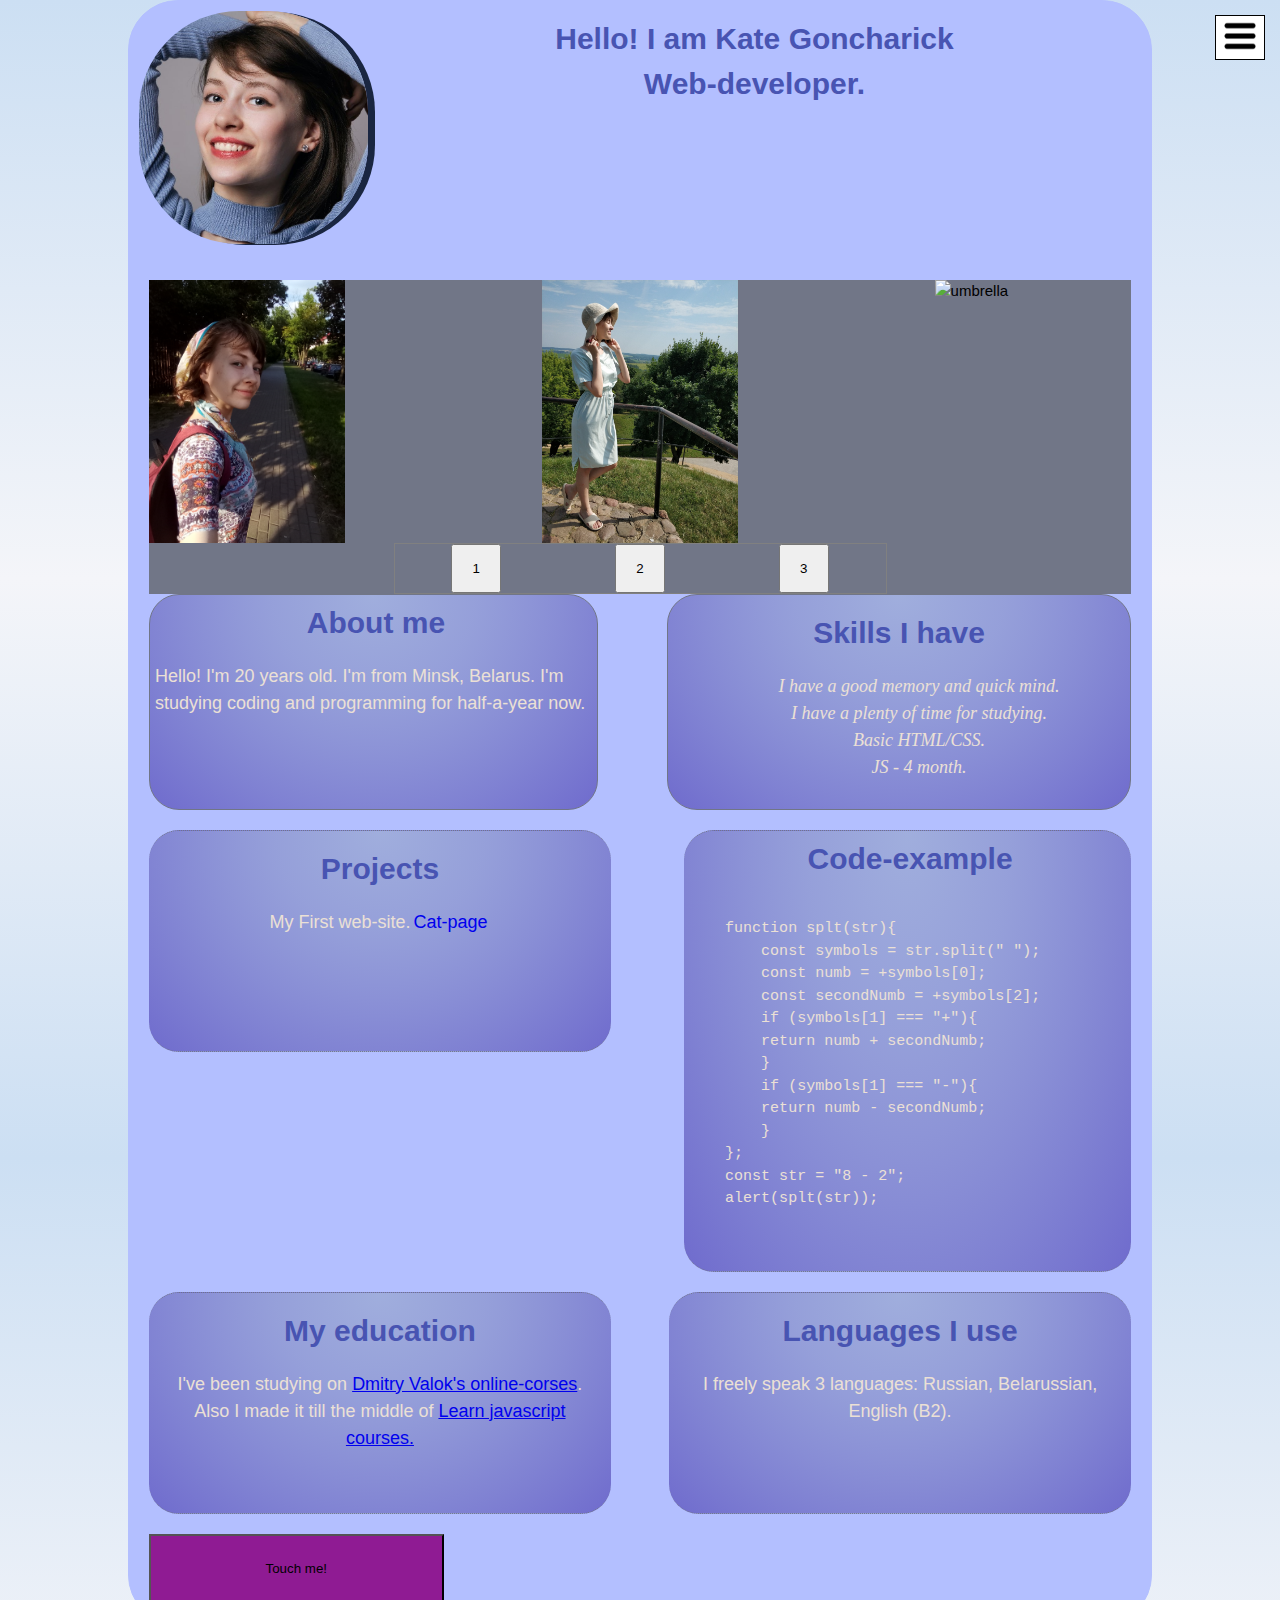
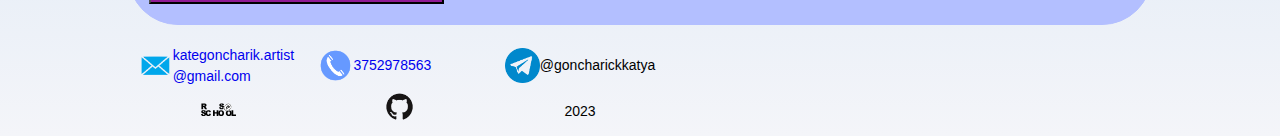
==== index.html @ 4009f945 "made buttons, but not photos" ====
<!DOCTYPE html> 
<html lang="ru">
    <head>
        <meta charset="utf-8">
        <link rel="stylesheet" href="style.css" />
        
        <title>CV Goncharick Kate</title>
    </head>
    <body>
        <main class="container">
            <header class="header">
                <div class="avatar-block">
                    <img class="avatar" id="avatar" src="img/avatar.jpg" alt="avatar">
                </div>
                    <h1 class="greeting-title" onclick="alert('Hello!')"> Hello! I am Kate Goncharick <br> Web-developer.</h1>
                 
            </header>
            <div class="content" >

                <ul class="menu" id="menu">
                    <li><a class="menu-item" href="#summary">About me</a></li>
                    <li><a class="menu-item" href="#code-example">Code</a></li>
                    <li><a class="menu-item" href="#skills">Skills</a></li>
                    <li><a class="menu-item" href="#projects">Projects</a></li>
                    <li><a class="menu-item" href="#courses-education">Education</a></li>
                    <li><a class="menu-item" href="#languages">Languages</a></li>
                </ul>
                <button class="hamburger" id="hamburger">
                <i class="open" id="open"><img class="btn-icon" src="img/menu-icon.png"></img></i>
                <i class="close" id="close"><img class="btn-icon" src="img/close.png"></img></i>
                </button>

                <div class="blur-block">
                    <div class="photo-wrapper">
                        <img class="for-exp" src="img/summer.jpg" alt="summer">
                        <img class="for-exp" src="img/castle.jpg" alt="castle">
                        <img class="for-exp" src="img/umbrella.jpg" alt="umbrella">
                    </div>

                    <div class="btn-wrapper">
                        <button class="btn-for-photo" id="first-button">1</button>
                        <button class="btn-for-photo" id="second-button">2</button>
                        <button class="btn-for-photo" id="third-button">3</button>
                    </div>
                </div>

                
                <!--<div class="frame-block"><p><a id="top"></a></p> </div> -->
                <div class="about-and-skills-block">
                    <div class="about-me-block" id="about-me">
                        <h2 class="main-title">About me<a id="summary"></a></h2>
                        <p class="about-me-text">Hello! I'm 20 years old. I'm from Minsk, Belarus. I'm studying coding and programming for half-a-year now.</p>
                    </div>
                    <div class="skills" id="skills">
                        <h2 class="main-title">Skills I have</h2>
                        <ul class="skills-list"> 
                            <li>I have a good memory and quick mind.</li>
                            <li>I have a plenty of time for studying.</li>
                            <li>Basic HTML/CSS.</li>
                            <li>JS - 4 month.</li>
                            
                        </ul>
                    </div>
                </div>  
                <div class="code-and-projects">
                    <div class="projects" id="projects">
                        <h2 class="main-title">Projects</h2>
                        <p>My First web-site.<a class="cat-page-link" href="https://kategoncharik.github.io/cat-page/" >Cat-page</a> </p>
                    </div>
                    <div class="code-example" id="code-example">
                        <h2 class="main-title">Code-example</h2>
                        <pre>
                            <code class="js-code">
    function splt(str){
        const symbols = str.split(" ");
        const numb = +symbols[0];
        const secondNumb = +symbols[2];
        if (symbols[1] === "+"){
        return numb + secondNumb;
        }
        if (symbols[1] === "-"){
        return numb - secondNumb;
        }
    };
    const str = "8 - 2";
    alert(splt(str));
                            </code>
                        </pre>
                    </div> 
                 </div>
                 <div class="courses-education-languages">
                    <div class="courses-education" id="courses-education">
                        <h2 class="main-title">My education</h2>
                        <p class="courses-education-text">I've been studying on <a href="https://brainscloud.ru/">Dmitry Valok's online-corses</a>.
                             Also I made it till the middle of <a href="https://learn.javascript.ru/">Learn javascript courses. </a> </p>
                    </div>
                    <div class="languages" id="languages">
                        <h2 class="main-title">Languages I use</h2>
                        <p>I freely speak 3 languages: Russian, Belarussian, English (B2).</p>
                    </div>
                 </div>
                 <button class="btn-for-fun" id="btn-for-fun" onclick="alert('Fine, I will go')">Touch me!</button>
            </div> <!--/content-->
            
            <aside class="sidebar">
                <nav class="nav-block">
                    <ul class="nav-list">
                       <li> <a class="nav-link" href="#contacts">Contacts</a></li>
                       <li> <a class="nav-link" href="#summary">About me</a></li>
                       <li> <a class="nav-link" href="#code-example">Code-example</a></li>
                       <li> <a class="nav-link" href="#skills">Skills</a></li>
                       <li> <a class="nav-link" href="#projects">My projects</a></li>
                       <li> <a class="nav-link" href="#courses-education">Education and courses</a></li>
                       <li> <a class="nav-link" href="#languages">Languages</a></li>
                       <li> <a class="nav-link" href="#top"><img class="up-link" src="img/arrow-up.png" alt="up"> Go up </a></li>
                    </ul>
                </nav>
            </aside>
            
        </main>
        <footer class="footer">
            <section class="contacts" id="contacts">
                <ul class="contacts-list">
                    <li class="contacts-list-item">
                        <img class="contacts-icon" src="img/e-mail.png">
                        <a class="contacts-link" href="mailto:kategoncharik.artist@gmail.com">
                            kategoncharik.artist @gmail.com</a>
                    </li>
                    <li class="contacts-list-item">
                        <img class="contacts-icon" src="img/phone.png">
                        <a class="contacts-link" href="tel:3752978563">3752978563</a>
                    </li>
                    <li class="contacts-list-item">
                        <img class="contacts-icon" src="img/tg.png">
                        @goncharickkatya
                    </li>
                    <li class="contacts-list-item">
                        <a href="https://rs.school/js/" >
                            <img class="contacts-icon" src="img/rs_school_js.svg" alt="rsschool"></a>
                    </li>
                    <li class="contacts-list-item">
                        <a class="git-link" href="https://github.com/KateGoncharik">
                            <img class="contacts-icon" src="img/git-hub.png" alt="git-hub"></a>
                    </li>
                    <li class="contacts-list-item"><p>2023</p></li>
                </ul>
                
            </section>
            
           
        </footer>
        <script defer src="js/index.js"></script>
    </body>
    
<!--<section class="contacts" id="contacts">
        <ul class="contacts-list">
            <li><img class="contacts-icon" src="img/e-mail.png">E-mail: kategoncharik.artist@.com</li>
            <li><img class="contacts-icon" src="img/phone.png">+3753355485</li>
            <li><img class="contacts-icon" src="img/tg.png">@goncharikkatya</li>
            <li><a href="https://rs.school/js/" ><img class="rsschool" src="img/rs_school_js.svg" alt="rsschool"></a></li>
            <li><a class="git-link" href="https://github.com/KateGoncharik"><img class="git-hub-photo" src="img/git-hub.png" alt="git-hub"></a></li>
        </ul>
    
    </section> -->
---- style.css ----
html {
	font-size: 15px;
	
}

:root  {
		--dark-blue: #1a2641;
		--main-title: #4854b2;
		--container: #b3bfff;
		--light-purple: #a0aedd;
		--dark-purple: #6f6bcd;
		--bg-first: rgb(244 245 249);
		--bg-second: rgb(204 223 243);

	}

body {
    margin: 0 auto;
	display: flex;
	flex-direction: column;

	width: 80%;	

	font-family: Arial, sans-serif;
	font-size: 1rem;
	line-height: 1.5;
	
	background: linear-gradient(to top, var(--bg-first), var(--bg-second),var(--bg-first), var(--bg-second));
}

.main-title {

	margin: 5px;
	color: var(--main-title);
	font-size: 30px;

	text-align: center;
}

a:visited { color: #8f1b93; text-decoration: none; }


a:hover { text-decoration: underline; transition: text-decoration .3s; }


/******************Header*************/

.header {
	padding: 10px;
	display: flex;
}

.greeting {
	width: 55%;

}

.greeting-title {
	font-family: Arial, sans-serif;
	margin: 5px;
	color: var(--main-title);
	font-size: 30px;
	width: 100%;

	text-align: center;
}


.avatar {
	width: 100%;

	border-radius: 100px;
	box-shadow:  7px 1px var(--dark-blue);
}

.avatar-block {
	width: 30%;
	
}

/*.frame {
	position: relative;
	width: 10%;
    
}

.frame-block {
	width: 100%;
	height: 100px;
	margin: 0 auto;
	

	background-image: url("img/frame.png");
	opacity: 0.5;
}
*/


/******************MAIN************/

.container {
    max-width: 1400px;
    margin: 0 auto;

	display: flex;
	flex-direction: column;

	background-color: var(--container);
	border: 1px solid var(--container);
    border-radius: 50px;
}

.content {
	padding: 20px;

}

/******about-me***********/

.about-and-skills-block {
	display: flex;
	justify-content: space-between;
	margin-bottom: 20px;
}

.about-me-block {
	width: 45%;
	padding-left: 5px;
	color: #ebe0d5;
	background: radial-gradient( at top, var(--light-purple), 60%, var(--dark-purple));
	border: 1px ridge #717687;
    border-radius: 30px;
}

.about-me-text {
    font-size: 18px;
}


.skills{
	padding: 10px;
	width: 45%;

	background: radial-gradient( at top, #a0aedd, 60%, #6f6bcd);
	border: 1px ridge #717687;
    border-radius: 30px;
}

.skills-list {
	font-size: 18px;
	font-style: italic;
    font-family: Georgia, 'Times New Roman', Times, serif;
    list-style-type: none;
    color:  #ebe0d5;
	text-align: center;
}
/********************code-and-projects**************************/
.code-and-projects {
	display: flex;
	justify-content: space-between;
}

.code-example-title {
	font: italic bold 24px/1.2 Arial, sans-serif;
	background-color: #b56d00;
    color: #ebe0d5;
	width: 30%;
	margin-left: 205px;
}
/*font: italic small-caps bold 24px/1.2 Arial;*/


.code-example {
	width: 45%;
	padding-left: 5px;
	margin-bottom: 20px;

	color:  #ebe0d5;
	background: radial-gradient( at top, #a0aedd, 60%, #6f6bcd);
	
	border-width: 1px;
	border-style: dotted none dotted none;
	border-color:  #717687;
    border-radius: 30px;
}

.js-code {
    margin: 0 auto;
}
/***************/
.git-link {
    font-size: 24px;
}

.git-hub-photo {
	width: 5%;
}

/********************projects****************/
.projects {
	width: 45%;
	height: 200px;
	padding: 10px;
	
	font-size: 18px;
	text-align: center;

	color:  #ebe0d5;
	background: radial-gradient( at top, #a0aedd, 60%, #6f6bcd);
	border-width: 1px;
	border-style: dotted none dotted none;
	border-color:  #717687;
    border-radius: 30px;
}

.cat-page-link {
	width: 20%;
	padding: 3px;
	text-decoration: none;
}

/******************courses-education-languages********************/

.courses-education-languages {
	display: flex;
	justify-content: space-between;
	margin-bottom: 20px;
}

.courses-education{
	width: 45%;
	height: 200px;
	padding: 10px;
	
	font-size: 18px;
	text-align: center;

	color:  #ebe0d5;
	background: radial-gradient( at top, #a0aedd, 60%, #6f6bcd);
	border-width: 1px;
	border-style: dotted none dotted none;
	border-color:  #717687;
    border-radius: 30px;
}


.languages {
	width: 45%;
	height: 200px;
	padding: 10px;
	
	font-size: 18px;
	text-align: center;

	color:  #ebe0d5;
	background: radial-gradient( at top, #a0aedd, 60%, #6f6bcd);
	border-width: 1px;
	border-style: dotted none dotted none;
	border-color:  #717687;
    border-radius: 30px;

}

.sidebar {
	/*background-color: #e2ccc8;*/
	width: 10%;
	max-height: 540px;
	position: fixed;
    right: 0%;
}

.footer {
	width: 100%;
	margin-top: 20px;
	display: flex;
}

.contacts {
	width: 100%;
	
}

.contacts-icon {
	width: 35px;
}

.contacts-list {
	list-style-type: none;
	display: inline-flex;
	flex-wrap: wrap;
	align-content: space-around;
	margin-block-start: 0;
	margin-block-end: 0;
	padding: 0;
}

.contacts-list-item {
	width: 30%;
	font-size: 14px;
	display: flex;
	flex-wrap: wrap;
	justify-content: center;
	align-items: center;
	align-content: space-around;
}

.contacts-link {
	text-decoration: none;
	width: 70%;
}

/******************Navigation***********/

.nav-block {
	/* display: flex; */
	display: none;
	flex-wrap: wrap; 
}

.nav-list {
	display: flex;
	flex-direction: column;

	list-style-type: none;
	padding: 0;
	margin: 0;
	line-height: 2;
}

.nav-link {
	width: 100%;
	background: linear-gradient(to bottom,rgb(198 208 238), rgb(151 176 229));
	padding: 5%;
	text-decoration: none;
}



.up-link {
	width: 25%;
}


.btn-for-fun {
	width: 30%;
	height: 70px;
	background-color: #8f1b93;
}

.menu {
	position: fixed;
	transform: translateY(-105%);
	transition: transform 0.2s;
	top: 0;
	/* left: 0; */
	right: 0;
	bottom: 0;
	z-index: 99;
	background-color: rgb(205 207 255 / 50%);
	color: white;
	list-style: none;
	padding-top: 4rem;

	border-radius: 20px;
}
.menu-item {
	border: 1px solid #fff;
}
.show-menu {
	transform: translateY(0);
}
.hamburger {
	width: 50px;
	position: fixed;
	z-index: 100;
	top: 1rem;
	right: 1rem;
	padding: 4px;
	border: black solid 1px;
	background: white;
	cursor: pointer;
}

.open {
	background-image: url("img/menu-icon.png");
	width: 100%;
}

.close {
	width: 100%;
	display: none;

}
.btn-icon {
	width:80%;
}

/*****************************/

.blur-block {
	/* width: 70%; */
	/* margin: 0 auto; */
	background-color: #717687;
	display: flex;
	flex-wrap: wrap;
	justify-content: center;
	align-content: space-around;
}

.photo-wrapper {
	display: flex;
	justify-content: space-between;
}

.for-exp {
	width: 20%;
	/* filter: blur(1px); */
}

.btn-for-photo {
	width: 50px;
	padding: 15px;
}

.blur {
	filter: blur(2px);
}
.active {
	border: 2px groove pink;
	background-color: rgb(184, 120, 120);
}

.btn-wrapper {
	margin: 0 auto;
	width: 50%;
	border: 1px solid grey;
	display: flex;
	justify-content: space-around;
}


/* .for-exp:hover {
	filter: blur(0px)
} */


@media (max-width: 760px) {
	.greeting-title {
		font-size: 20px;
	}
}

/*
footer- stick to the body




adaptation
меню не должно прыгать при изменении размера

! dark mode - https://www.w3schools.com/howto/howto_js_toggle_dark_mode.asp

*/
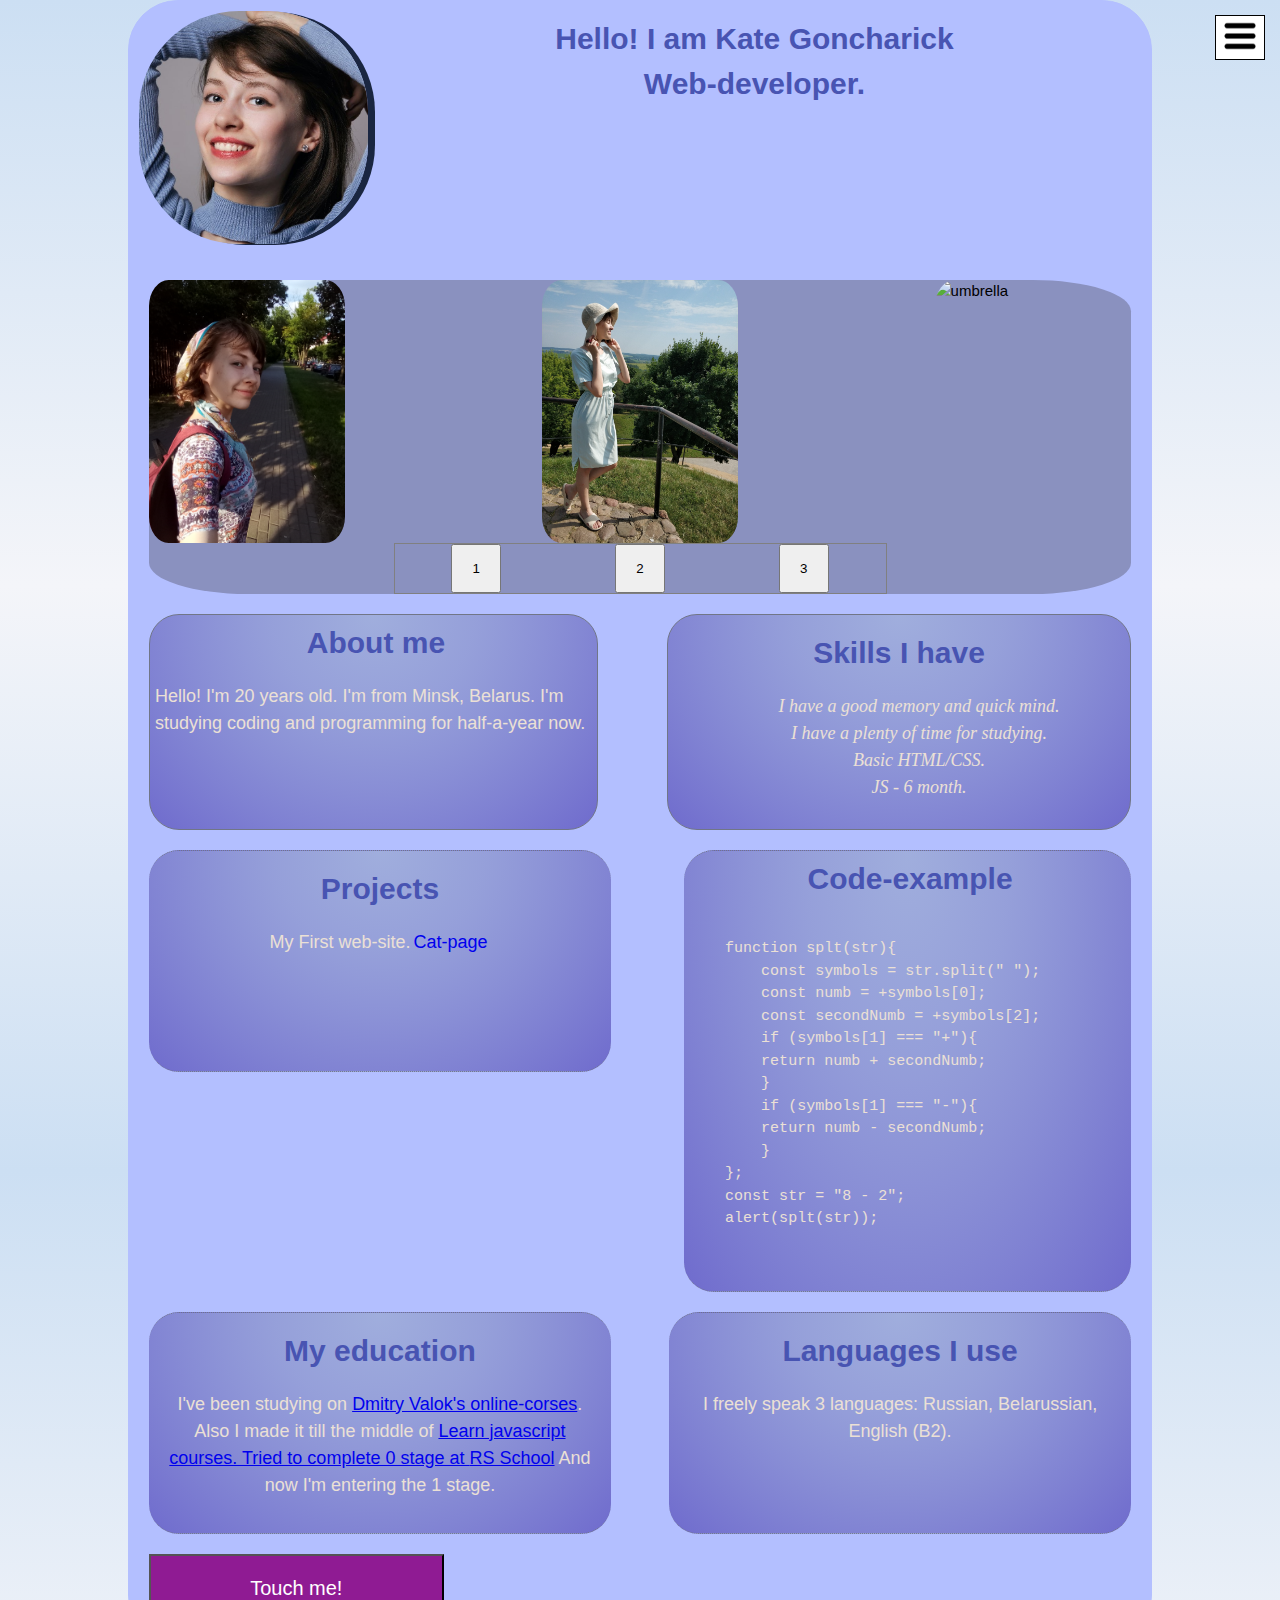
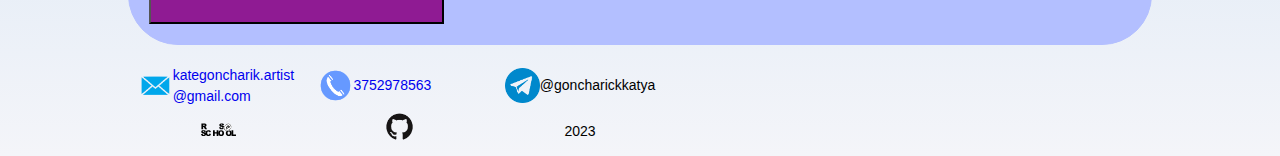
==== commit 16ed8901: "button runs away, corrected information about me" ====
--- a/index.html
+++ b/index.html
@@ -44,7 +44,7 @@
                     </div>
                 </div>
 
-                
+
                 <!--<div class="frame-block"><p><a id="top"></a></p> </div> -->
                 <div class="about-and-skills-block">
                     <div class="about-me-block" id="about-me">
@@ -57,7 +57,7 @@
                             <li>I have a good memory and quick mind.</li>
                             <li>I have a plenty of time for studying.</li>
                             <li>Basic HTML/CSS.</li>
-                            <li>JS - 4 month.</li>
+                            <li>JS - 6 month.</li>
                             
                         </ul>
                     </div>
@@ -92,14 +92,15 @@
                     <div class="courses-education" id="courses-education">
                         <h2 class="main-title">My education</h2>
                         <p class="courses-education-text">I've been studying on <a href="https://brainscloud.ru/">Dmitry Valok's online-corses</a>.
-                             Also I made it till the middle of <a href="https://learn.javascript.ru/">Learn javascript courses. </a> </p>
+                             Also I made it till the middle of <a href="https://learn.javascript.ru/">Learn javascript courses. Tried to complete 0 stage at 
+                                <a href="https://rs.school/js/" >RS School</a>  And now I'm entering the 1 stage. </a> </p>
                     </div>
                     <div class="languages" id="languages">
                         <h2 class="main-title">Languages I use</h2>
                         <p>I freely speak 3 languages: Russian, Belarussian, English (B2).</p>
                     </div>
                  </div>
-                 <button class="btn-for-fun" id="btn-for-fun" onclick="alert('Fine, I will go')">Touch me!</button>
+                 <button class="btn-for-fun" id="btn-for-fun" >Touch me!</button>
             </div> <!--/content-->
             
             <aside class="sidebar">
--- a/style.css
+++ b/style.css
@@ -344,7 +344,14 @@
 .btn-for-fun {
 	width: 30%;
 	height: 70px;
-	background-color: #8f1b93;
+	background-color: #8f1b93;	
+	color: #fff;
+	font-size: 20px;
+}
+
+.run-away {
+	transform: translate(0px, -15000px);
+	transition: 20s;
 }
 
 .menu {
@@ -398,13 +405,15 @@
 /*****************************/
 
 .blur-block {
-	/* width: 70%; */
-	/* margin: 0 auto; */
-	background-color: #717687;
+	margin-bottom: 20px;
+
+	background-color: #8a91bf;
 	display: flex;
 	flex-wrap: wrap;
 	justify-content: center;
 	align-content: space-around;
+
+	border-radius: 10%;
 }
 
 .photo-wrapper {
@@ -414,6 +423,7 @@
 
 .for-exp {
 	width: 20%;
+	border-radius: 10%;
 	/* filter: blur(1px); */
 }
 
@@ -439,6 +449,8 @@
 }
 
 
+
+
 /* .for-exp:hover {
 	filter: blur(0px)
 } */
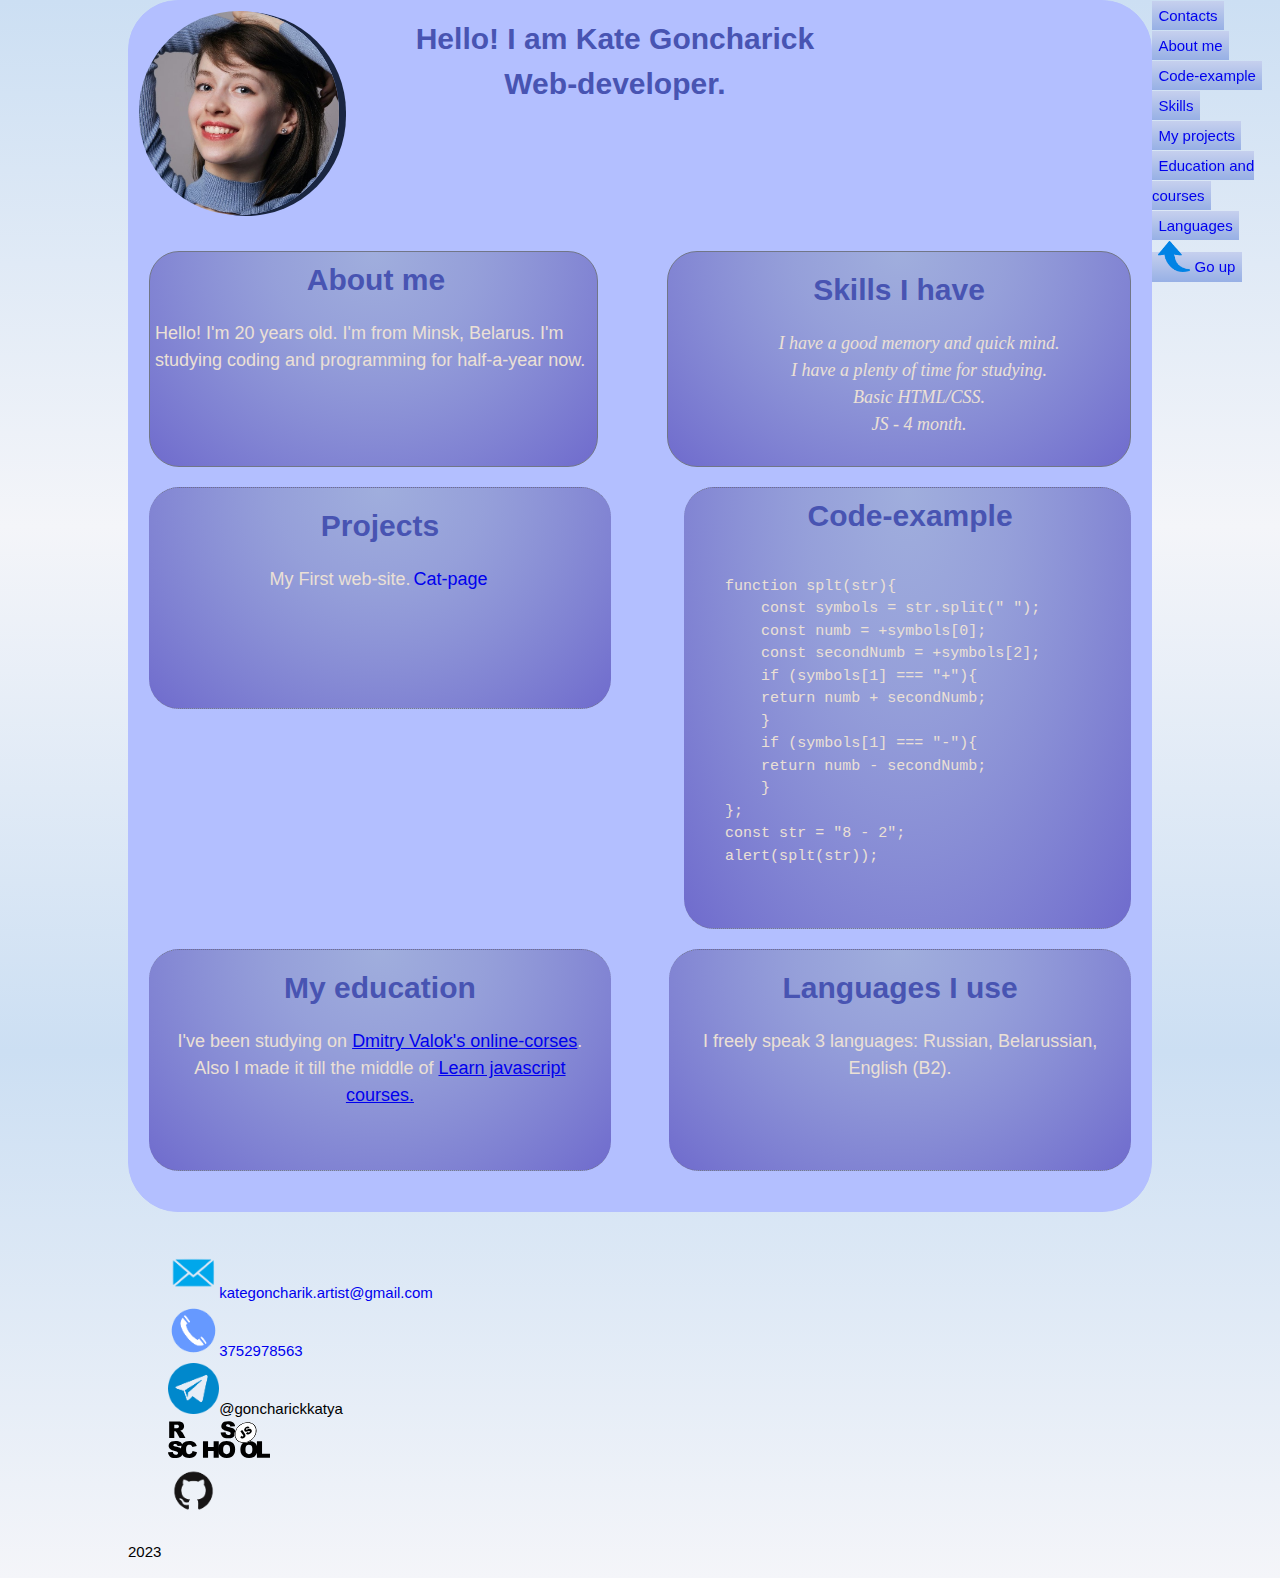
==== commit c2f807c8: "changes" ====
--- a/index.html
+++ b/index.html
@@ -3,48 +3,20 @@
     <head>
         <meta charset="utf-8">
         <link rel="stylesheet" href="style.css" />
-        
         <title>CV Goncharick Kate</title>
     </head>
     <body>
         <main class="container">
             <header class="header">
                 <div class="avatar-block">
-                    <img class="avatar" id="avatar" src="img/avatar.jpg" alt="avatar">
+                    <img class="avatar" src="img/avatar.jpg" alt="avatar">
                 </div>
-                    <h1 class="greeting-title" onclick="alert('Hello!')"> Hello! I am Kate Goncharick <br> Web-developer.</h1>
+                <div class="greeting">  
+                    <h1 class="greeting-title"> Hello! I am Kate Goncharick <br> Web-developer.</h1>
+                </div>
                  
             </header>
             <div class="content" >
-
-                <ul class="menu" id="menu">
-                    <li><a class="menu-item" href="#summary">About me</a></li>
-                    <li><a class="menu-item" href="#code-example">Code</a></li>
-                    <li><a class="menu-item" href="#skills">Skills</a></li>
-                    <li><a class="menu-item" href="#projects">Projects</a></li>
-                    <li><a class="menu-item" href="#courses-education">Education</a></li>
-                    <li><a class="menu-item" href="#languages">Languages</a></li>
-                </ul>
-                <button class="hamburger" id="hamburger">
-                <i class="open" id="open"><img class="btn-icon" src="img/menu-icon.png"></img></i>
-                <i class="close" id="close"><img class="btn-icon" src="img/close.png"></img></i>
-                </button>
-
-                <div class="blur-block">
-                    <div class="photo-wrapper">
-                        <img class="for-exp" src="img/summer.jpg" alt="summer">
-                        <img class="for-exp" src="img/castle.jpg" alt="castle">
-                        <img class="for-exp" src="img/umbrella.jpg" alt="umbrella">
-                    </div>
-
-                    <div class="btn-wrapper">
-                        <button class="btn-for-photo" id="first-button">1</button>
-                        <button class="btn-for-photo" id="second-button">2</button>
-                        <button class="btn-for-photo" id="third-button">3</button>
-                    </div>
-                </div>
-
-
                 <!--<div class="frame-block"><p><a id="top"></a></p> </div> -->
                 <div class="about-and-skills-block">
                     <div class="about-me-block" id="about-me">
@@ -57,7 +29,7 @@
                             <li>I have a good memory and quick mind.</li>
                             <li>I have a plenty of time for studying.</li>
                             <li>Basic HTML/CSS.</li>
-                            <li>JS - 6 month.</li>
+                            <li>JS - 4 month.</li>
                             
                         </ul>
                     </div>
@@ -92,16 +64,14 @@
                     <div class="courses-education" id="courses-education">
                         <h2 class="main-title">My education</h2>
                         <p class="courses-education-text">I've been studying on <a href="https://brainscloud.ru/">Dmitry Valok's online-corses</a>.
-                             Also I made it till the middle of <a href="https://learn.javascript.ru/">Learn javascript courses. Tried to complete 0 stage at 
-                                <a href="https://rs.school/js/" >RS School</a>  And now I'm entering the 1 stage. </a> </p>
+                             Also I made it till the middle of <a href="https://learn.javascript.ru/">Learn javascript courses. </a> </p>
                     </div>
                     <div class="languages" id="languages">
                         <h2 class="main-title">Languages I use</h2>
                         <p>I freely speak 3 languages: Russian, Belarussian, English (B2).</p>
                     </div>
                  </div>
-                 <button class="btn-for-fun" id="btn-for-fun" >Touch me!</button>
-            </div> <!--/content-->
+            </div>
             
             <aside class="sidebar">
                 <nav class="nav-block">
@@ -122,37 +92,19 @@
         <footer class="footer">
             <section class="contacts" id="contacts">
                 <ul class="contacts-list">
-                    <li class="contacts-list-item">
-                        <img class="contacts-icon" src="img/e-mail.png">
-                        <a class="contacts-link" href="mailto:kategoncharik.artist@gmail.com">
-                            kategoncharik.artist @gmail.com</a>
-                    </li>
-                    <li class="contacts-list-item">
-                        <img class="contacts-icon" src="img/phone.png">
-                        <a class="contacts-link" href="tel:3752978563">3752978563</a>
-                    </li>
-                    <li class="contacts-list-item">
-                        <img class="contacts-icon" src="img/tg.png">
-                        @goncharickkatya
-                    </li>
-                    <li class="contacts-list-item">
-                        <a href="https://rs.school/js/" >
-                            <img class="contacts-icon" src="img/rs_school_js.svg" alt="rsschool"></a>
-                    </li>
-                    <li class="contacts-list-item">
-                        <a class="git-link" href="https://github.com/KateGoncharik">
-                            <img class="contacts-icon" src="img/git-hub.png" alt="git-hub"></a>
-                    </li>
-                    <li class="contacts-list-item"><p>2023</p></li>
+                    <li><img class="contacts-icon" src="img/e-mail.png"><a class="contacts-link" href="mailto:kategoncharik.artist@gmail.com">kategoncharik.artist@gmail.com</a></li>
+                    <li><img class="contacts-icon" src="img/phone.png"><a class="contacts-link" href="tel:3752978563">3752978563</a></li>
+                    <li><img class="contacts-icon" src="img/tg.png">@goncharickkatya</li>
+                    <li><a href="https://rs.school/js/" ><img class="rsschool" src="img/rs_school_js.svg" alt="rsschool"></a></li>
+                    <li><a class="git-link" href="https://github.com/KateGoncharik"><img class="git-hub-photo" src="img/git-hub.png" alt="git-hub"></a></li>
                 </ul>
-                
+            
             </section>
             
-           
+            <p>2023</p>
         </footer>
-        <script defer src="js/index.js"></script>
     </body>
-    
+
 <!--<section class="contacts" id="contacts">
         <ul class="contacts-list">
             <li><img class="contacts-icon" src="img/e-mail.png">E-mail: kategoncharik.artist@.com</li>
--- a/style.css
+++ b/style.css
@@ -19,7 +19,8 @@
 	display: flex;
 	flex-direction: column;
 
-	width: 80%;	
+	width: 80%;
+	
 
 	font-family: Arial, sans-serif;
 	font-size: 1rem;
@@ -60,7 +61,6 @@
 	margin: 5px;
 	color: var(--main-title);
 	font-size: 30px;
-	width: 100%;
 
 	text-align: center;
 }
@@ -74,7 +74,7 @@
 }
 
 .avatar-block {
-	width: 30%;
+	width: 20%;
 	
 }
 
@@ -94,6 +94,26 @@
 	opacity: 0.5;
 }
 */
+.contacts {
+	
+	width: 100%;
+	
+}
+
+.contacts-icon {
+	width: 5%;
+}
+
+.contacts-list {
+	list-style-type: none;
+	
+	width: 100%;
+}
+
+
+.contacts-link {
+	text-decoration: none;
+}
 
 
 /******************MAIN************/
@@ -272,48 +292,16 @@
 .footer {
 	width: 100%;
 	margin-top: 20px;
-	display: flex;
-}
-
-.contacts {
-	width: 100%;
-	
-}
-
-.contacts-icon {
-	width: 35px;
-}
-
-.contacts-list {
-	list-style-type: none;
-	display: inline-flex;
-	flex-wrap: wrap;
-	align-content: space-around;
-	margin-block-start: 0;
-	margin-block-end: 0;
-	padding: 0;
-}
-
-.contacts-list-item {
-	width: 30%;
-	font-size: 14px;
-	display: flex;
-	flex-wrap: wrap;
-	justify-content: center;
-	align-items: center;
-	align-content: space-around;
-}
-
-.contacts-link {
-	text-decoration: none;
-	width: 70%;
+}
+
+.rsschool {
+	width: 10%;
 }
 
 /******************Navigation***********/
 
 .nav-block {
-	/* display: flex; */
-	display: none;
+	display: flex;
 	flex-wrap: wrap; 
 }
 
@@ -340,128 +328,6 @@
 	width: 25%;
 }
 
-
-.btn-for-fun {
-	width: 30%;
-	height: 70px;
-	background-color: #8f1b93;	
-	color: #fff;
-	font-size: 20px;
-}
-
-.run-away {
-	transform: translate(0px, -15000px);
-	transition: 20s;
-}
-
-.menu {
-	position: fixed;
-	transform: translateY(-105%);
-	transition: transform 0.2s;
-	top: 0;
-	/* left: 0; */
-	right: 0;
-	bottom: 0;
-	z-index: 99;
-	background-color: rgb(205 207 255 / 50%);
-	color: white;
-	list-style: none;
-	padding-top: 4rem;
-
-	border-radius: 20px;
-}
-.menu-item {
-	border: 1px solid #fff;
-}
-.show-menu {
-	transform: translateY(0);
-}
-.hamburger {
-	width: 50px;
-	position: fixed;
-	z-index: 100;
-	top: 1rem;
-	right: 1rem;
-	padding: 4px;
-	border: black solid 1px;
-	background: white;
-	cursor: pointer;
-}
-
-.open {
-	background-image: url("img/menu-icon.png");
-	width: 100%;
-}
-
-.close {
-	width: 100%;
-	display: none;
-
-}
-.btn-icon {
-	width:80%;
-}
-
-/*****************************/
-
-.blur-block {
-	margin-bottom: 20px;
-
-	background-color: #8a91bf;
-	display: flex;
-	flex-wrap: wrap;
-	justify-content: center;
-	align-content: space-around;
-
-	border-radius: 10%;
-}
-
-.photo-wrapper {
-	display: flex;
-	justify-content: space-between;
-}
-
-.for-exp {
-	width: 20%;
-	border-radius: 10%;
-	/* filter: blur(1px); */
-}
-
-.btn-for-photo {
-	width: 50px;
-	padding: 15px;
-}
-
-.blur {
-	filter: blur(2px);
-}
-.active {
-	border: 2px groove pink;
-	background-color: rgb(184, 120, 120);
-}
-
-.btn-wrapper {
-	margin: 0 auto;
-	width: 50%;
-	border: 1px solid grey;
-	display: flex;
-	justify-content: space-around;
-}
-
-
-
-
-/* .for-exp:hover {
-	filter: blur(0px)
-} */
-
-
-@media (max-width: 760px) {
-	.greeting-title {
-		font-size: 20px;
-	}
-}
-
 /*
 footer- stick to the body
 
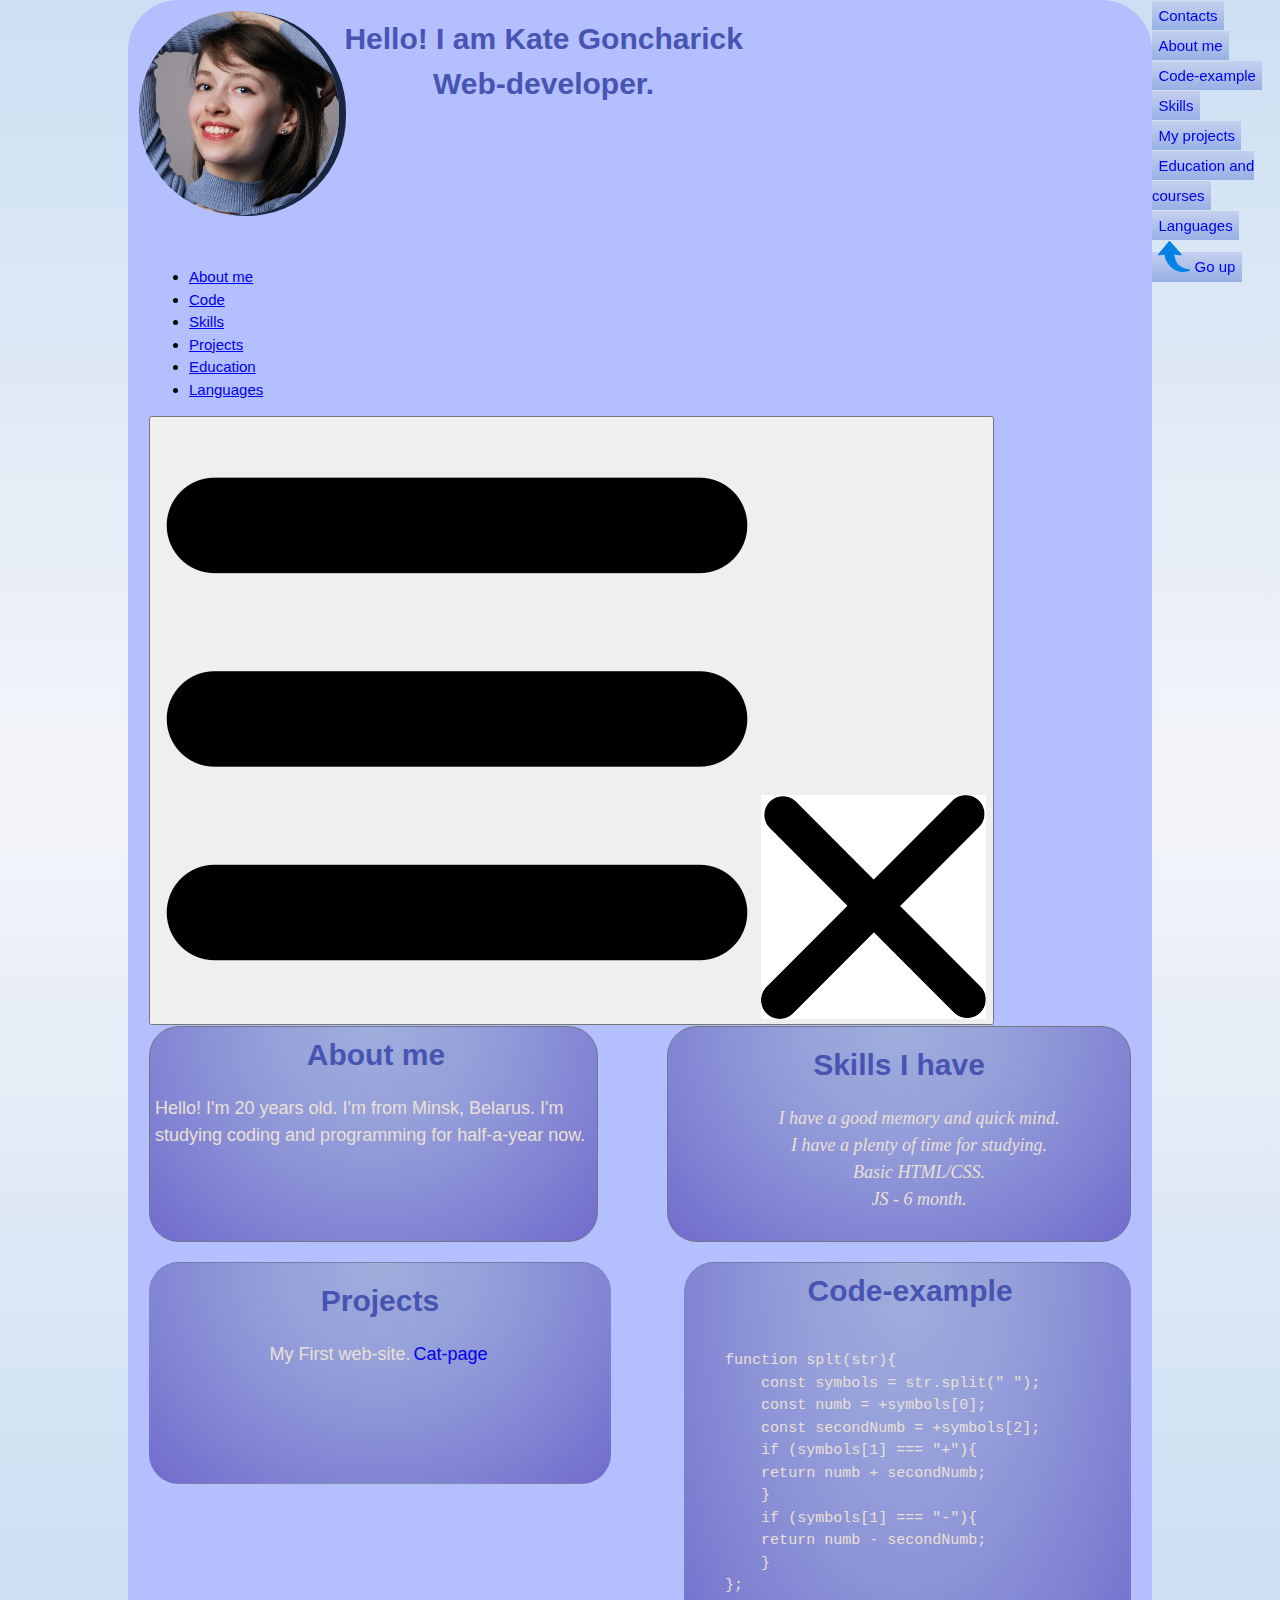
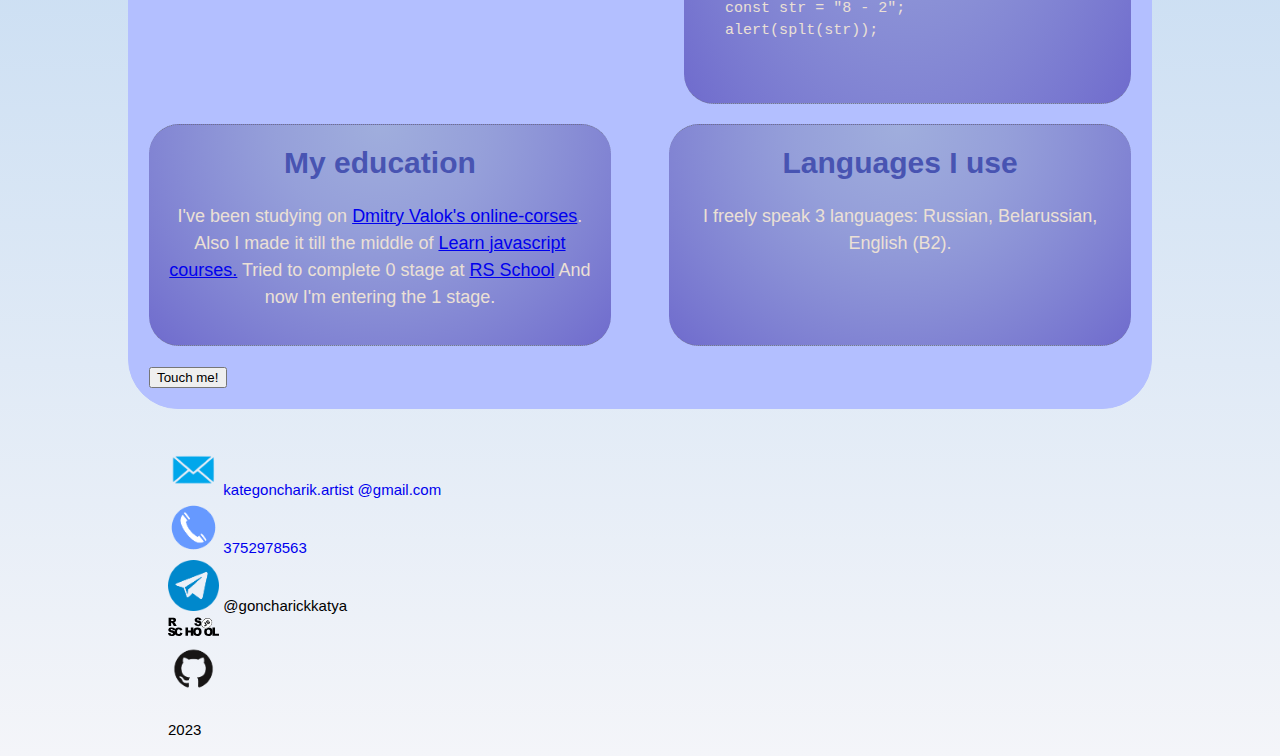
==== commit 769222b7: "removed extra logic" ====
--- a/index.html
+++ b/index.html
@@ -3,21 +3,46 @@
     <head>
         <meta charset="utf-8">
         <link rel="stylesheet" href="style.css" />
+        
         <title>CV Goncharick Kate</title>
     </head>
     <body>
         <main class="container">
             <header class="header">
                 <div class="avatar-block">
-                    <img class="avatar" src="img/avatar.jpg" alt="avatar">
+                    <img class="avatar" id="avatar" src="img/avatar.jpg" alt="avatar">
                 </div>
-                <div class="greeting">  
-                    <h1 class="greeting-title"> Hello! I am Kate Goncharick <br> Web-developer.</h1>
-                </div>
+                    <h1 class="greeting-title" onclick="alert('Hello!')"> Hello! I am Kate Goncharick <br> Web-developer.</h1>
                  
             </header>
             <div class="content" >
-                <!--<div class="frame-block"><p><a id="top"></a></p> </div> -->
+                <ul class="menu" id="menu">
+                    <li><a class="menu-item" href="#summary">About me</a></li>
+                    <li><a class="menu-item" href="#code-example">Code</a></li>
+                    <li><a class="menu-item" href="#skills">Skills</a></li>
+                    <li><a class="menu-item" href="#projects">Projects</a></li>
+                    <li><a class="menu-item" href="#courses-education">Education</a></li>
+                    <li><a class="menu-item" href="#languages">Languages</a></li>
+                </ul>
+                <button class="hamburger" id="hamburger">
+                <i class="open" id="open"><img class="btn-icon" src="img/menu-icon.png" alt="x"></i>
+                <i class="close" id="close"><img class="btn-icon" src="img/close.png"  alt="x"></i>
+                </button>
+
+                <!-- <div class="blur-block">
+                    <div class="photo-wrapper">
+                        <img class="for-exp" src="img/summer.jpg" alt="summer">
+                        <img class="for-exp" src="img/castle.jpg" alt="castle">
+                        <img class="for-exp" src="img/umbrella.jpg" alt="umbrella">
+                    </div>
+
+                    <div class="btn-wrapper">
+                        <button class="btn-for-photo" id="first-button">1</button>
+                        <button class="btn-for-photo" id="second-button">2</button>
+                        <button class="btn-for-photo" id="third-button">3</button>
+                    </div>
+                </div> -->
+
                 <div class="about-and-skills-block">
                     <div class="about-me-block" id="about-me">
                         <h2 class="main-title">About me<a id="summary"></a></h2>
@@ -29,7 +54,7 @@
                             <li>I have a good memory and quick mind.</li>
                             <li>I have a plenty of time for studying.</li>
                             <li>Basic HTML/CSS.</li>
-                            <li>JS - 4 month.</li>
+                            <li>JS - 6 month.</li>
                             
                         </ul>
                     </div>
@@ -64,14 +89,16 @@
                     <div class="courses-education" id="courses-education">
                         <h2 class="main-title">My education</h2>
                         <p class="courses-education-text">I've been studying on <a href="https://brainscloud.ru/">Dmitry Valok's online-corses</a>.
-                             Also I made it till the middle of <a href="https://learn.javascript.ru/">Learn javascript courses. </a> </p>
+                             Also I made it till the middle of <a href="https://learn.javascript.ru/">Learn javascript courses.</a> Tried to complete 0 stage at 
+                                <a href="https://rs.school/js/" >RS School</a>  And now I'm entering the 1 stage.  </p>
                     </div>
                     <div class="languages" id="languages">
                         <h2 class="main-title">Languages I use</h2>
                         <p>I freely speak 3 languages: Russian, Belarussian, English (B2).</p>
                     </div>
                  </div>
-            </div>
+                 <button class="btn-for-fun" id="btn-for-fun" >Touch me!</button>
+            </div> <!--/content-->
             
             <aside class="sidebar">
                 <nav class="nav-block">
@@ -92,26 +119,32 @@
         <footer class="footer">
             <section class="contacts" id="contacts">
                 <ul class="contacts-list">
-                    <li><img class="contacts-icon" src="img/e-mail.png"><a class="contacts-link" href="mailto:kategoncharik.artist@gmail.com">kategoncharik.artist@gmail.com</a></li>
-                    <li><img class="contacts-icon" src="img/phone.png"><a class="contacts-link" href="tel:3752978563">3752978563</a></li>
-                    <li><img class="contacts-icon" src="img/tg.png">@goncharickkatya</li>
-                    <li><a href="https://rs.school/js/" ><img class="rsschool" src="img/rs_school_js.svg" alt="rsschool"></a></li>
-                    <li><a class="git-link" href="https://github.com/KateGoncharik"><img class="git-hub-photo" src="img/git-hub.png" alt="git-hub"></a></li>
+                    <li class="contacts-list-item">
+                        <img class="contacts-icon" src="img/e-mail.png"  alt="x">
+                        <a class="contacts-link" href="mailto:kategoncharik.artist@gmail.com">
+                            kategoncharik.artist @gmail.com</a>
+                    </li>
+                    <li class="contacts-list-item">
+                        <img class="contacts-icon" src="img/phone.png"  alt="x">
+                        <a class="contacts-link" href="tel:3752978563">3752978563</a>
+                    </li>
+                    <li class="contacts-list-item">
+                        <img class="contacts-icon" src="img/tg.png"  alt="x">
+                        @goncharickkatya
+                    </li>
+                    <li class="contacts-list-item">
+                        <a href="https://rs.school/js/" >
+                            <img class="contacts-icon" src="img/rs_school_js.svg" alt="rsschool"></a>
+                    </li>
+                    <li class="contacts-list-item">
+                        <a class="git-link" href="https://github.com/KateGoncharik">
+                            <img class="contacts-icon" src="img/git-hub.png" alt="git-hub"></a>
+                    </li>
+                    <li class="contacts-list-item"><p>2023</p></li>
                 </ul>
-            
-            </section>
-            
-            <p>2023</p>
+                
+            </section>   
         </footer>
+        <script defer src="js/index.js"></script>
     </body>
-
-<!--<section class="contacts" id="contacts">
-        <ul class="contacts-list">
-            <li><img class="contacts-icon" src="img/e-mail.png">E-mail: kategoncharik.artist@.com</li>
-            <li><img class="contacts-icon" src="img/phone.png">+3753355485</li>
-            <li><img class="contacts-icon" src="img/tg.png">@goncharikkatya</li>
-            <li><a href="https://rs.school/js/" ><img class="rsschool" src="img/rs_school_js.svg" alt="rsschool"></a></li>
-            <li><a class="git-link" href="https://github.com/KateGoncharik"><img class="git-hub-photo" src="img/git-hub.png" alt="git-hub"></a></li>
-        </ul>
-    
-    </section> -->+    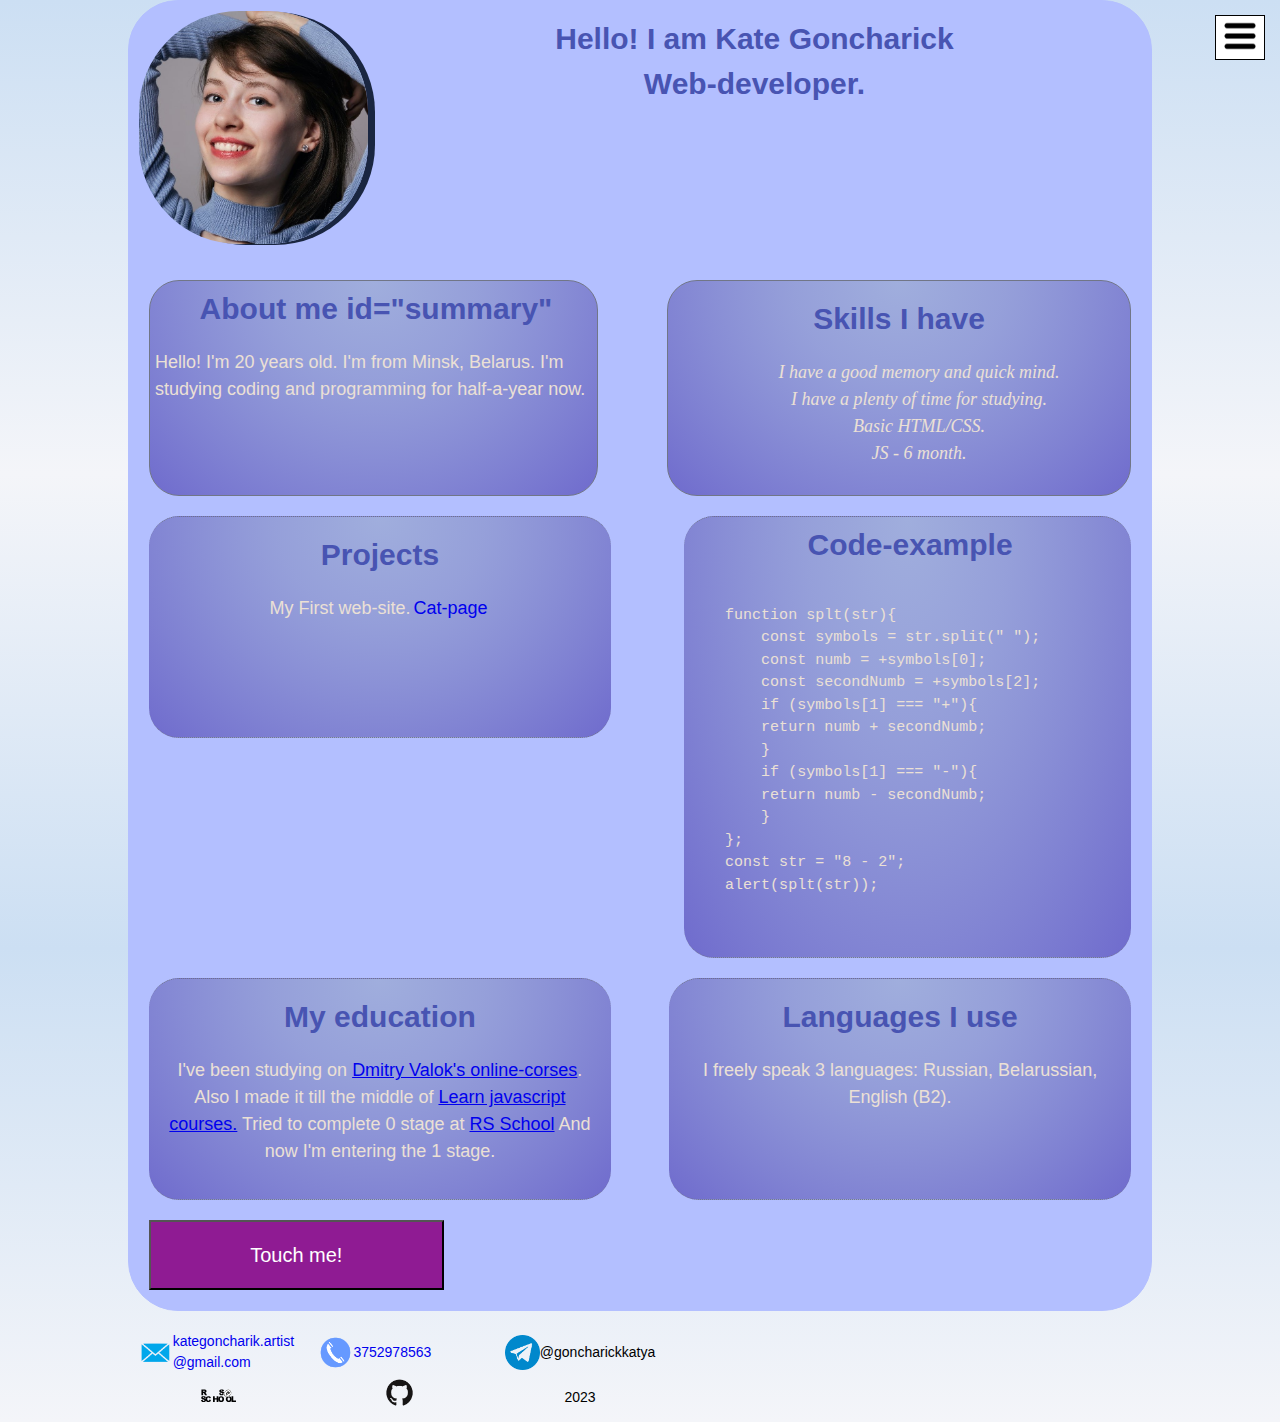
==== commit c3f070bf: "fix: removed whitespaces, link" ====
--- a/index.html
+++ b/index.html
@@ -1,9 +1,8 @@
-<!DOCTYPE html> 
+<!DOCTYPE html>
 <html lang="ru">
     <head>
         <meta charset="utf-8">
-        <link rel="stylesheet" href="style.css" />
-        
+        <link rel="stylesheet" href="style.css">
         <title>CV Goncharick Kate</title>
     </head>
     <body>
@@ -13,9 +12,8 @@
                     <img class="avatar" id="avatar" src="img/avatar.jpg" alt="avatar">
                 </div>
                     <h1 class="greeting-title" onclick="alert('Hello!')"> Hello! I am Kate Goncharick <br> Web-developer.</h1>
-                 
             </header>
-            <div class="content" >
+            <div class="content">
                 <ul class="menu" id="menu">
                     <li><a class="menu-item" href="#summary">About me</a></li>
                     <li><a class="menu-item" href="#code-example">Code</a></li>
@@ -24,45 +22,29 @@
                     <li><a class="menu-item" href="#courses-education">Education</a></li>
                     <li><a class="menu-item" href="#languages">Languages</a></li>
                 </ul>
-                <button class="hamburger" id="hamburger">
+                <button class="hamburger" id="hamburger" type="button">
                 <i class="open" id="open"><img class="btn-icon" src="img/menu-icon.png" alt="x"></i>
                 <i class="close" id="close"><img class="btn-icon" src="img/close.png"  alt="x"></i>
                 </button>
-
-                <!-- <div class="blur-block">
-                    <div class="photo-wrapper">
-                        <img class="for-exp" src="img/summer.jpg" alt="summer">
-                        <img class="for-exp" src="img/castle.jpg" alt="castle">
-                        <img class="for-exp" src="img/umbrella.jpg" alt="umbrella">
-                    </div>
-
-                    <div class="btn-wrapper">
-                        <button class="btn-for-photo" id="first-button">1</button>
-                        <button class="btn-for-photo" id="second-button">2</button>
-                        <button class="btn-for-photo" id="third-button">3</button>
-                    </div>
-                </div> -->
-
                 <div class="about-and-skills-block">
                     <div class="about-me-block" id="about-me">
-                        <h2 class="main-title">About me<a id="summary"></a></h2>
+                        <h2 class="main-title">About me id="summary"</h2>
                         <p class="about-me-text">Hello! I'm 20 years old. I'm from Minsk, Belarus. I'm studying coding and programming for half-a-year now.</p>
                     </div>
                     <div class="skills" id="skills">
                         <h2 class="main-title">Skills I have</h2>
-                        <ul class="skills-list"> 
+                        <ul class="skills-list">
                             <li>I have a good memory and quick mind.</li>
                             <li>I have a plenty of time for studying.</li>
                             <li>Basic HTML/CSS.</li>
                             <li>JS - 6 month.</li>
-                            
                         </ul>
                     </div>
-                </div>  
+                </div>
                 <div class="code-and-projects">
                     <div class="projects" id="projects">
                         <h2 class="main-title">Projects</h2>
-                        <p>My First web-site.<a class="cat-page-link" href="https://kategoncharik.github.io/cat-page/" >Cat-page</a> </p>
+                        <p>My First web-site.<a class="cat-page-link" href="https://kategoncharik.github.io/cat-page/" >Cat-page</a></p>
                     </div>
                     <div class="code-example" id="code-example">
                         <h2 class="main-title">Code-example</h2>
@@ -83,13 +65,13 @@
     alert(splt(str));
                             </code>
                         </pre>
-                    </div> 
+                    </div>
                  </div>
                  <div class="courses-education-languages">
                     <div class="courses-education" id="courses-education">
                         <h2 class="main-title">My education</h2>
                         <p class="courses-education-text">I've been studying on <a href="https://brainscloud.ru/">Dmitry Valok's online-corses</a>.
-                             Also I made it till the middle of <a href="https://learn.javascript.ru/">Learn javascript courses.</a> Tried to complete 0 stage at 
+                             Also I made it till the middle of <a href="https://learn.javascript.ru/">Learn javascript courses.</a> Tried to complete 0 stage at
                                 <a href="https://rs.school/js/" >RS School</a>  And now I'm entering the 1 stage.  </p>
                     </div>
                     <div class="languages" id="languages">
@@ -97,9 +79,8 @@
                         <p>I freely speak 3 languages: Russian, Belarussian, English (B2).</p>
                     </div>
                  </div>
-                 <button class="btn-for-fun" id="btn-for-fun" >Touch me!</button>
-            </div> <!--/content-->
-            
+                 <button class="btn-for-fun" id="btn-for-fun" type="button" >Touch me!</button>
+            </div><!--/content-->
             <aside class="sidebar">
                 <nav class="nav-block">
                     <ul class="nav-list">
@@ -110,14 +91,13 @@
                        <li> <a class="nav-link" href="#projects">My projects</a></li>
                        <li> <a class="nav-link" href="#courses-education">Education and courses</a></li>
                        <li> <a class="nav-link" href="#languages">Languages</a></li>
-                       <li> <a class="nav-link" href="#top"><img class="up-link" src="img/arrow-up.png" alt="up"> Go up </a></li>
+                       <li> <a class="nav-link" href="#top"><img class="up-link" src="img/arrow-up.png" alt="up">Go up</a></li>
                     </ul>
                 </nav>
             </aside>
-            
         </main>
         <footer class="footer">
-            <section class="contacts" id="contacts">
+            <div class="contacts" id="contacts">
                 <ul class="contacts-list">
                     <li class="contacts-list-item">
                         <img class="contacts-icon" src="img/e-mail.png"  alt="x">
@@ -142,9 +122,8 @@
                     </li>
                     <li class="contacts-list-item"><p>2023</p></li>
                 </ul>
-                
-            </section>   
+            </div>
         </footer>
         <script defer src="js/index.js"></script>
     </body>
-    +</html>
--- a/style.css
+++ b/style.css
@@ -19,8 +19,7 @@
 	display: flex;
 	flex-direction: column;
 
-	width: 80%;
-	
+	width: 80%;	
 
 	font-family: Arial, sans-serif;
 	font-size: 1rem;
@@ -61,6 +60,7 @@
 	margin: 5px;
 	color: var(--main-title);
 	font-size: 30px;
+	width: 100%;
 
 	text-align: center;
 }
@@ -74,7 +74,7 @@
 }
 
 .avatar-block {
-	width: 20%;
+	width: 30%;
 	
 }
 
@@ -94,26 +94,6 @@
 	opacity: 0.5;
 }
 */
-.contacts {
-	
-	width: 100%;
-	
-}
-
-.contacts-icon {
-	width: 5%;
-}
-
-.contacts-list {
-	list-style-type: none;
-	
-	width: 100%;
-}
-
-
-.contacts-link {
-	text-decoration: none;
-}
 
 
 /******************MAIN************/
@@ -292,16 +272,48 @@
 .footer {
 	width: 100%;
 	margin-top: 20px;
-}
-
-.rsschool {
-	width: 10%;
+	display: flex;
+}
+
+.contacts {
+	width: 100%;
+	
+}
+
+.contacts-icon {
+	width: 35px;
+}
+
+.contacts-list {
+	list-style-type: none;
+	display: inline-flex;
+	flex-wrap: wrap;
+	align-content: space-around;
+	margin-block-start: 0;
+	margin-block-end: 0;
+	padding: 0;
+}
+
+.contacts-list-item {
+	width: 30%;
+	font-size: 14px;
+	display: flex;
+	flex-wrap: wrap;
+	justify-content: center;
+	align-items: center;
+	align-content: space-around;
+}
+
+.contacts-link {
+	text-decoration: none;
+	width: 70%;
 }
 
 /******************Navigation***********/
 
 .nav-block {
-	display: flex;
+	/* display: flex; */
+	display: none;
 	flex-wrap: wrap; 
 }
 
@@ -328,6 +340,128 @@
 	width: 25%;
 }
 
+
+.btn-for-fun {
+	width: 30%;
+	height: 70px;
+	background-color: #8f1b93;	
+	color: #fff;
+	font-size: 20px;
+}
+
+.run-away {
+	transform: translate(0px, -15000px);
+	transition: 20s;
+}
+
+.menu {
+	position: fixed;
+	transform: translateY(-105%);
+	transition: transform 0.2s;
+	top: 0;
+	/* left: 0; */
+	right: 0;
+	bottom: 0;
+	z-index: 99;
+	background-color: rgb(205 207 255 / 50%);
+	color: white;
+	list-style: none;
+	padding-top: 4rem;
+
+	border-radius: 20px;
+}
+.menu-item {
+	border: 1px solid #fff;
+}
+.show-menu {
+	transform: translateY(0);
+}
+.hamburger {
+	width: 50px;
+	position: fixed;
+	z-index: 100;
+	top: 1rem;
+	right: 1rem;
+	padding: 4px;
+	border: black solid 1px;
+	background: white;
+	cursor: pointer;
+}
+
+.open {
+	background-image: url("img/menu-icon.png");
+	width: 100%;
+}
+
+.close {
+	width: 100%;
+	display: none;
+
+}
+.btn-icon {
+	width:80%;
+}
+
+/*****************************/
+
+.blur-block {
+	margin-bottom: 20px;
+
+	background-color: #8a91bf;
+	display: flex;
+	flex-wrap: wrap;
+	justify-content: center;
+	align-content: space-around;
+
+	border-radius: 10%;
+}
+
+.photo-wrapper {
+	display: flex;
+	justify-content: space-between;
+}
+
+.for-exp {
+	width: 20%;
+	border-radius: 10%;
+	/* filter: blur(1px); */
+}
+
+.btn-for-photo {
+	width: 50px;
+	padding: 15px;
+}
+
+.blur {
+	filter: blur(2px);
+}
+.active {
+	border: 2px groove pink;
+	background-color: rgb(184, 120, 120);
+}
+
+.btn-wrapper {
+	margin: 0 auto;
+	width: 50%;
+	border: 1px solid grey;
+	display: flex;
+	justify-content: space-around;
+}
+
+
+
+
+/* .for-exp:hover {
+	filter: blur(0px)
+} */
+
+
+@media (max-width: 760px) {
+	.greeting-title {
+		font-size: 20px;
+	}
+}
+
 /*
 footer- stick to the body
 
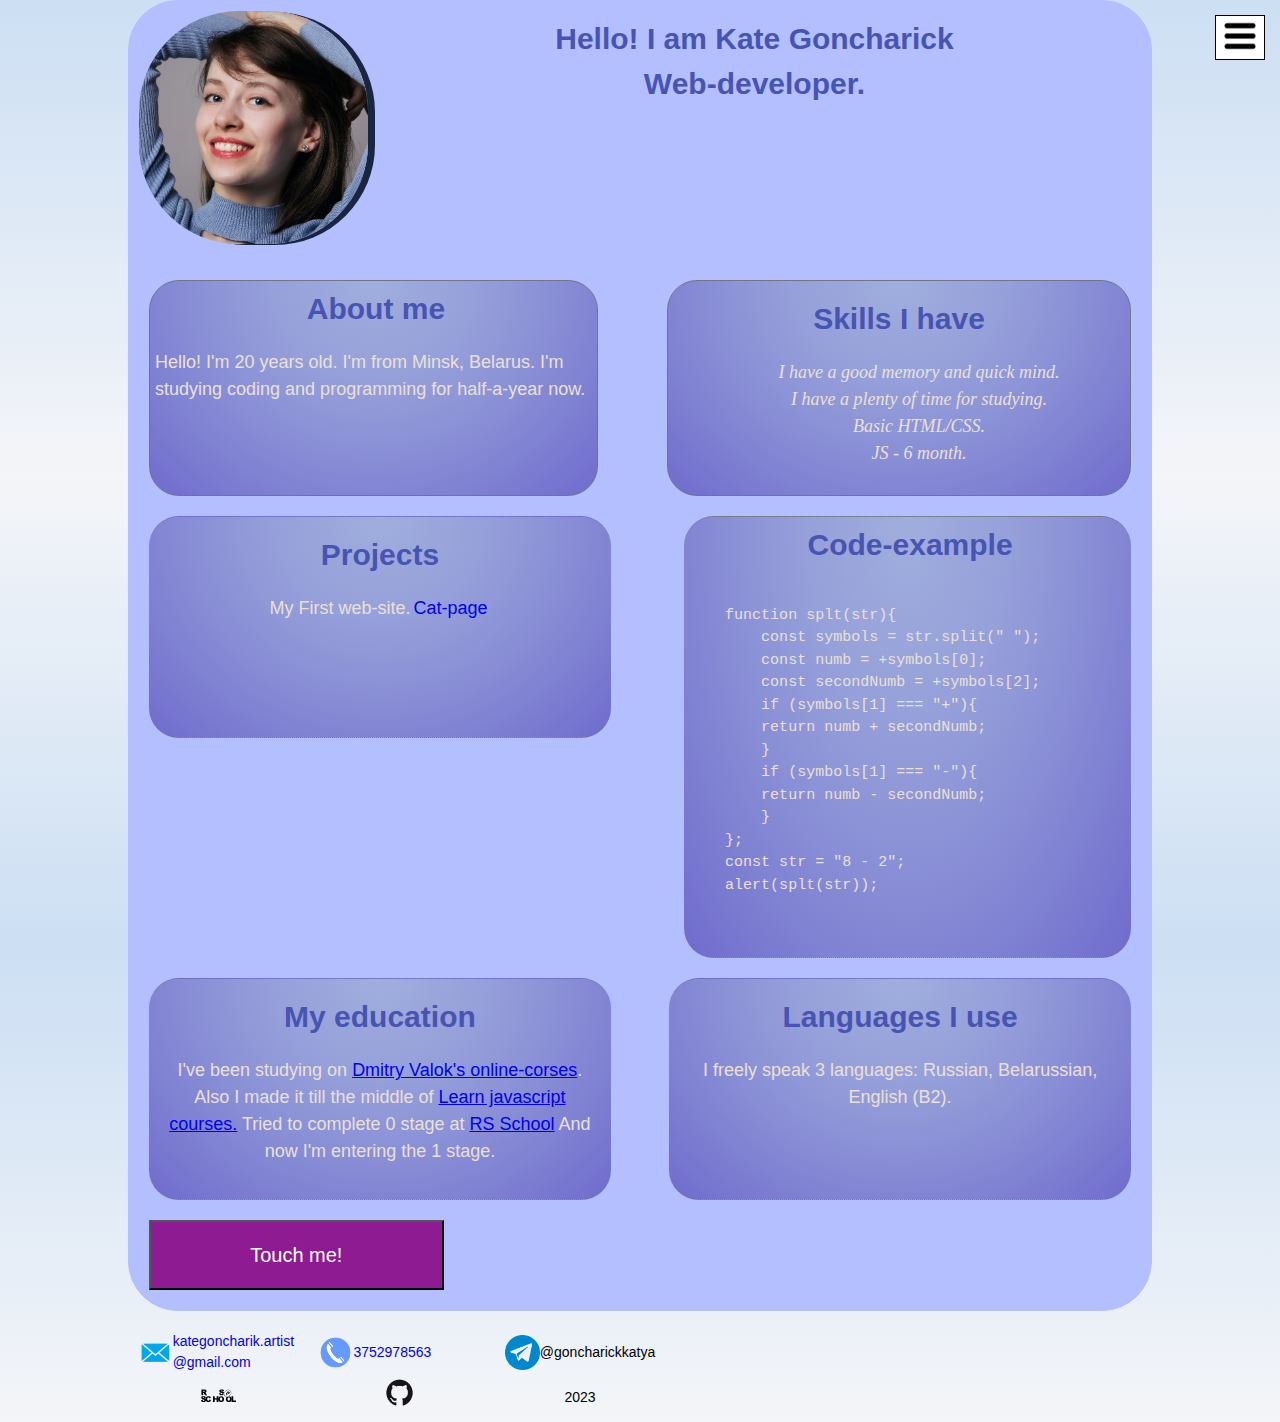
==== commit 2a550839: "fix: more fix" ====
--- a/index.html
+++ b/index.html
@@ -28,7 +28,7 @@
                 </button>
                 <div class="about-and-skills-block">
                     <div class="about-me-block" id="about-me">
-                        <h2 class="main-title">About me id="summary"</h2>
+                        <h2 class="main-title" id="summary">About me</h2>
                         <p class="about-me-text">Hello! I'm 20 years old. I'm from Minsk, Belarus. I'm studying coding and programming for half-a-year now.</p>
                     </div>
                     <div class="skills" id="skills">
